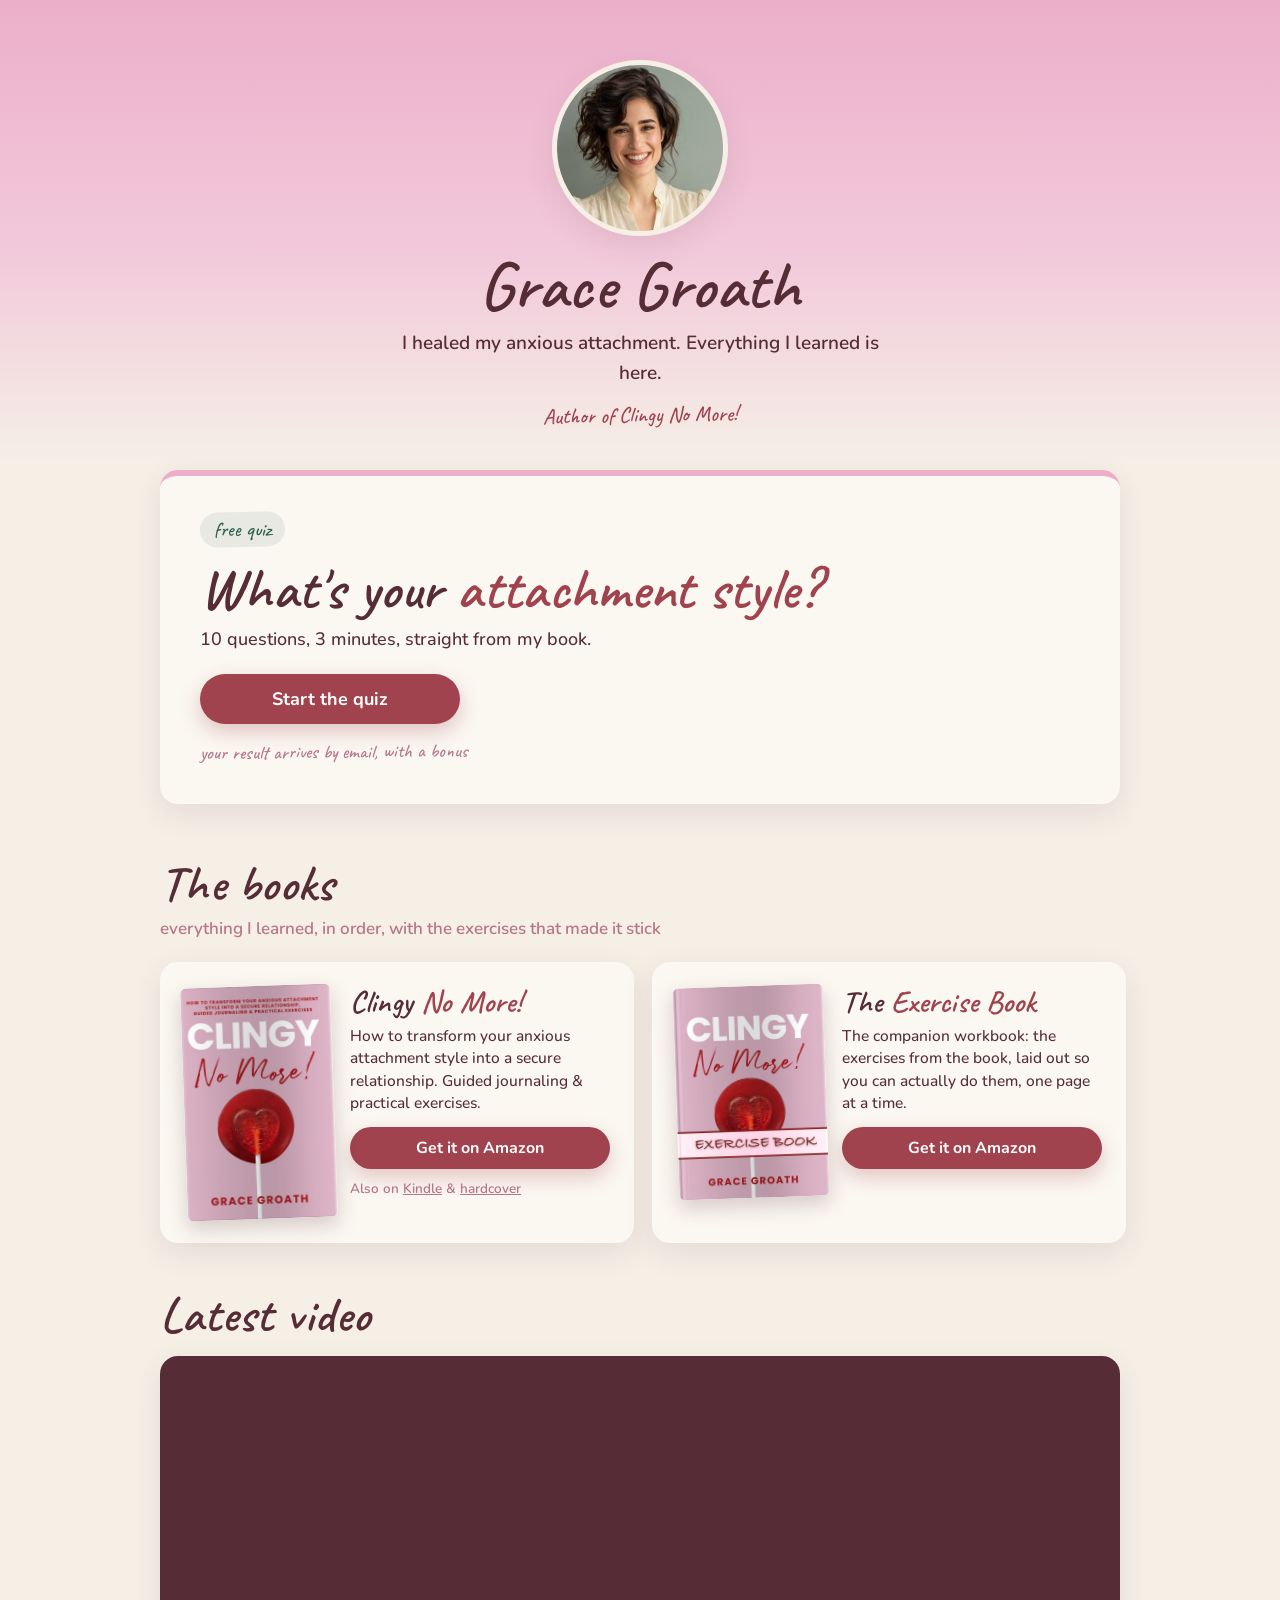
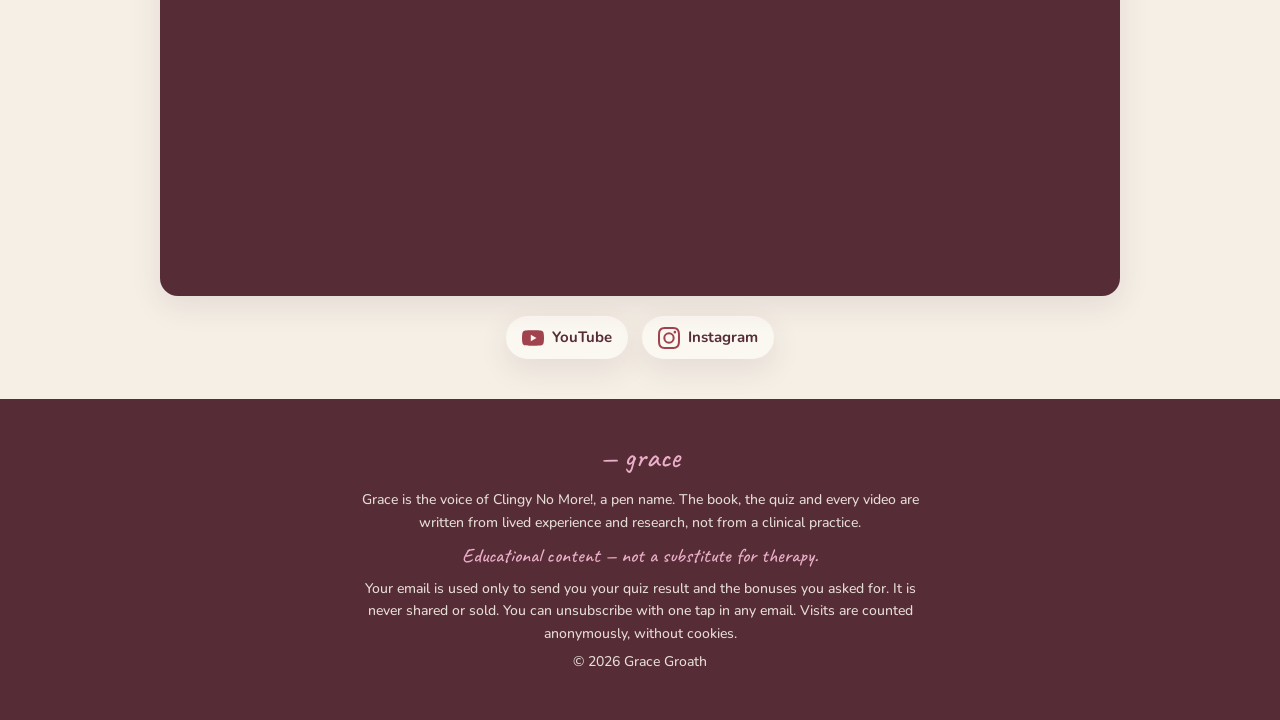
==== index.html @ fd7a6ea2 "Publish site: quiz, books, MailerLite form" ====
<!doctype html>
<html lang="en">
<head>
<meta charset="utf-8">
<meta name="viewport" content="width=device-width, initial-scale=1">
<title>Grace Groath — What's your attachment style? Free quiz</title>
<meta name="description" content="Free attachment style quiz: 10 questions, 3 minutes, straight from the book Clingy No More! by Grace Groath. Get your full profile by email.">
<meta property="og:type" content="website">
<meta property="og:title" content="What's your attachment style? — free quiz by Grace Groath">
<meta property="og:description" content="10 questions, 3 minutes, straight from my book Clingy No More! Your full profile arrives by email, with a bonus.">
<meta property="og:image" content="https://gracegroath.com/assets/og-image.jpg">
<meta property="og:url" content="https://gracegroath.com/">
<link rel="canonical" href="https://gracegroath.com/">
<meta name="twitter:card" content="summary_large_image">
<meta name="theme-color" content="#ECAFCA">
<link rel="icon" type="image/png" sizes="32x32" href="assets/favicon-32.png">
<link rel="icon" type="image/png" sizes="192x192" href="assets/favicon-192.png">
<link rel="apple-touch-icon" href="assets/apple-touch-icon.png">
<link rel="preload" href="assets/caveat.woff2" as="font" type="font/woff2" crossorigin>
<link rel="stylesheet" href="assets/style.css">
<!-- GoatCounter (C2): <script data-goatcounter="https://GRACEGROATH.goatcounter.com/count" async src="//gc.zgo.at/count.js"></script> -->
</head>
<body>

<!-- 1) HEADER -->
<header class="hero">
  <div class="wrap">
    <img class="photo" src="assets/grace.jpg" srcset="assets/grace-360.jpg 360w, assets/grace.jpg 720w" sizes="176px" alt="Grace Groath" width="176" height="176">
    <h1>Grace Groath</h1>
    <p class="tag">I healed my anxious attachment. Everything I learned is here.</p>
    <span class="author">Author of Clingy No More!</span>
  </div>
</header>

<!-- 2) QUIZ -->
<section class="quiz" id="quiz">
  <div class="wrap">
    <div class="card">

      <div id="q-intro">
        <span class="pill">free quiz</span>
        <h2>What's your <em>attachment style?</em></h2>
        <p class="sub">10 questions, 3 minutes, straight from my book.</p>
        <button class="btn" id="q-start" type="button">Start the quiz</button>
        <br><span class="note">your result arrives by email, with a bonus</span>
      </div>

      <div id="q-stage" hidden>
        <div class="qmeta"><span id="q-num">question 1 of 10</span><span>~3 min</span></div>
        <div class="progress"><i id="q-bar"></i></div>
        <p class="qtext" id="q-text"></p>
        <p class="qhint">tap the answer that feels most like you</p>
        <div class="answers" id="q-answers"></div>
        <div class="qnav">
          <button class="linkish" id="q-back" type="button">← previous</button>
          <span class="cursive hint">tap the answer that feels most like you</span>
        </div>
      </div>

      <div id="q-gate" class="gate" hidden>
        <h3>Your result <em>is ready.</em></h3>
        <p>Tell me where to send it — you'll get your full attachment profile + a bonus most people never see: <strong>Part 2 of my quiz, to profile HIS attachment style too.</strong></p>
        <!-- MailerLite form "Quiz result" (double opt-in ON). quiz.js invia via fetch e poi porta a thank-you.html;
             se fetch fallisce, il form si invia da solo all'action (fallback). Nessuno script MailerLite caricato nella pagina. -->
        <form id="ml-form" action="https://assets.mailerlite.com/jsonp/2617977/forms/199047684052486126/subscribe" method="post" novalidate>
          <label for="f-email">Your email</label>
          <div class="row">
            <input type="email" id="f-email" name="fields[email]" placeholder="you@example.com" autocomplete="email" required inputmode="email">
            <button class="btn" type="submit">Send me my result</button>
          </div>
          <input type="hidden" id="f-result" name="fields[result]" value="">
          <input type="hidden" id="f-source" name="fields[quiz_source]" value="">
          <input type="hidden" name="ml-submit" value="1">
          <input type="hidden" name="anticsrf" value="true">
          <label class="consent"><input type="checkbox" id="f-consent" required> <span>Yes, send my quiz result and the bonus to this email. <a href="#privacy">How your email is used</a></span></label>
          <p class="pact">No newsletter. No spam. Just your results, your bonuses — and one email the day my next book comes out.</p>
          <p class="ferr" id="f-error" hidden>Something went wrong on my side — please try once more.</p>
        </form>
      </div>

    </div>
  </div>
</section>

<!-- 3) BOOKS -->
<section class="books" id="books">
  <div class="wrap">
    <h2>The books</h2>
    <p class="lead">everything I learned, in order, with the exercises that made it stick</p>
    <div class="grid">

      <article class="card book">
        <img src="assets/cover-clingy.jpg" alt="Clingy No More! book cover" width="150" height="233">
        <div>
          <h3>Clingy <span>No More!</span></h3>
          <p>How to transform your anxious attachment style into a secure relationship. Guided journaling &amp; practical exercises.</p>
          <a class="btn" href="https://www.amazon.com/dp/B0F9485M3D" target="_blank" rel="noopener">Get it on Amazon</a>
          <p class="also">Also on <a href="https://www.amazon.com/dp/B0DM1PJN6T" target="_blank" rel="noopener">Kindle</a> &amp; <a href="https://www.amazon.com/dp/B0F9KQZFDG" target="_blank" rel="noopener">hardcover</a></p>
        </div>
      </article>

      <article class="card book">
        <img src="assets/cover-exercise.jpg" alt="Clingy No More! Exercise Book cover" width="150" height="212">
        <div>
          <h3>The <span>Exercise Book</span></h3>
          <p>The companion workbook: the exercises from the book, laid out so you can actually do them, one page at a time.</p>
          <a class="btn" href="https://www.amazon.com/dp/B0F2ZBTLPY" target="_blank" rel="noopener">Get it on Amazon</a>
        </div>
      </article>

      <!-- Card future (journal, bonus): copiare un <article class="card book"> qui sotto. -->

    </div>
  </div>
</section>

<!-- 4) LATEST VIDEO + SOCIAL -->
<section class="video" id="video">
  <div class="wrap">
    <h2>Latest video</h2>
    <div class="frame">
      <!-- Ultimo upload del canale (playlist UU = uploads). youtube-nocookie: niente cookie finché non si preme play. -->
      <iframe src="https://www.youtube-nocookie.com/embed?listType=playlist&list=UUzTjlJL58tGaZ5CrEAMEqYw&index=1" title="Latest video by Grace Groath" allow="accelerometer; clipboard-write; encrypted-media; gyroscope; picture-in-picture" allowfullscreen loading="lazy" referrerpolicy="strict-origin-when-cross-origin"></iframe>
    </div>
    <div class="social">
      <a href="https://www.youtube.com/channel/UCzTjlJL58tGaZ5CrEAMEqYw" target="_blank" rel="noopener" aria-label="YouTube — Grace Groath"><svg viewBox="0 0 24 24"><path d="M23.5 6.2a3 3 0 0 0-2.1-2.1C19.5 3.6 12 3.6 12 3.6s-7.5 0-9.4.5A3 3 0 0 0 .5 6.2 31 31 0 0 0 0 12a31 31 0 0 0 .5 5.8 3 3 0 0 0 2.1 2.1c1.9.5 9.4.5 9.4.5s7.5 0 9.4-.5a3 3 0 0 0 2.1-2.1A31 31 0 0 0 24 12a31 31 0 0 0-.5-5.8zM9.6 15.6V8.4l6.2 3.6-6.2 3.6z"/></svg>YouTube</a>
      <a href="https://www.instagram.com/gracegroath/" target="_blank" rel="noopener" aria-label="Instagram — Grace Groath"><svg viewBox="0 0 24 24"><path d="M12 2.2c3.2 0 3.6 0 4.8.1 3.3.1 4.8 1.7 4.9 4.9.1 1.3.1 1.6.1 4.8s0 3.6-.1 4.8c-.1 3.2-1.7 4.8-4.9 4.9-1.3.1-1.6.1-4.8.1s-3.6 0-4.8-.1c-3.3-.1-4.8-1.7-4.9-4.9C2.2 15.6 2.2 15.2 2.2 12s0-3.6.1-4.8C2.4 3.9 4 2.4 7.2 2.3 8.4 2.2 8.8 2.2 12 2.2zM12 0C8.7 0 8.3 0 7.1.1 2.7.3.3 2.7.1 7.1 0 8.3 0 8.7 0 12s0 3.7.1 4.9c.2 4.4 2.6 6.8 7 7 1.2.1 1.6.1 4.9.1s3.7 0 4.9-.1c4.4-.2 6.8-2.6 7-7 .1-1.2.1-1.6.1-4.9s0-3.7-.1-4.9c-.2-4.4-2.6-6.8-7-7C15.7 0 15.3 0 12 0zm0 5.8a6.2 6.2 0 1 0 0 12.4 6.2 6.2 0 0 0 0-12.4zM12 16a4 4 0 1 1 0-8 4 4 0 0 1 0 8zm6.4-11.8a1.4 1.4 0 1 0 0 2.9 1.4 1.4 0 0 0 0-2.9z"/></svg>Instagram</a>
    </div>
  </div>
</section>

<!-- 5) FOOTER -->
<footer>
  <div class="wrap">
    <div class="sig">— grace</div>
    <p>Grace is the voice of Clingy No More!, a pen name. The book, the quiz and every video are written from lived experience and research, not from a clinical practice.</p>
    <p class="disc">Educational content — not a substitute for therapy.</p>
    <p id="privacy">Your email is used only to send you your quiz result and the bonuses you asked for. It is never shared or sold. You can unsubscribe with one tap in any email. Visits are counted anonymously, without cookies.</p>
    <p>© 2026 Grace Groath</p>
  </div>
</footer>

<script src="assets/quiz.js"></script>
</body>
</html>
---- assets/style.css ----
/* Grace Groath — pagina quiz + libri. Palette ufficiale del canale, mobile-first. */
@font-face{font-family:"Caveat";src:url("caveat.woff2") format("woff2");font-weight:400 700;font-display:swap}
@font-face{font-family:"Nunito";src:url("nunito.woff2") format("woff2");font-weight:200 900;font-display:swap}

:root{
  --rosa:#ECAFCA; --rosa-m:#B7768A; --lampone:#A0434E; --prugna:#562D36; --crema:#F5EFE6; --verde:#2E5E4E;
  --crema-2:#FBF7F1; --rosa-t:rgba(236,175,202,.28); --ink:var(--prugna);
  --cursive:"Caveat","Segoe Script","Bradley Hand",cursive;
  --sans:"Nunito",-apple-system,"Segoe UI",Roboto,Helvetica,Arial,sans-serif;
  --radius:18px; --shadow:0 10px 30px rgba(86,45,54,.10);
}
*{box-sizing:border-box}
html{-webkit-text-size-adjust:100%;scroll-behavior:smooth}
body{margin:0;background:var(--crema);color:var(--ink);font-family:var(--sans);font-size:17px;line-height:1.55;font-weight:500}
img{max-width:100%;display:block}
a{color:var(--lampone)}
h1,h2,h3,.cursive{font-family:var(--cursive);font-weight:600;line-height:1.05;margin:0;letter-spacing:.005em}
.wrap{width:min(100% - 40px, 960px);margin-inline:auto}
.sr{position:absolute;left:-9999px}

/* ---------- header ---------- */
.hero{background:linear-gradient(180deg,var(--rosa) 0%, #F2C9DA 55%, var(--crema) 100%);padding:44px 0 26px;text-align:center}
.hero .photo{width:148px;height:148px;border-radius:50%;object-fit:cover;margin:0 auto 14px;border:5px solid var(--crema);box-shadow:var(--shadow);transform:rotate(-1.5deg)}
.hero h1{font-size:54px;color:var(--prugna)}
.hero .tag{font-size:19px;max-width:480px;margin:8px auto 0;color:var(--prugna);font-weight:600}
.hero .author{font-family:var(--cursive);font-size:22px;color:var(--lampone);margin-top:10px;transform:rotate(-1deg);display:inline-block}

/* ---------- quiz ---------- */
.quiz{padding:8px 0 44px}
.card{background:var(--crema-2);border-radius:var(--radius);box-shadow:var(--shadow);padding:26px 22px;position:relative}
.quiz .card{border-top:6px solid var(--rosa)}
.pill{display:inline-block;font-family:var(--cursive);font-size:20px;color:var(--verde);background:rgba(46,94,78,.09);padding:2px 14px;border-radius:999px;transform:rotate(-1deg)}
.quiz h2{font-size:46px;margin:12px 0 6px;color:var(--prugna)}
.quiz h2 em{font-style:normal;color:var(--lampone)}
.quiz .sub{font-size:18px;margin:0 0 20px}
.btn{appearance:none;border:0;cursor:pointer;background:var(--lampone);color:#fff;font:700 18px/1 var(--sans);padding:16px 26px;border-radius:999px;box-shadow:0 8px 20px rgba(160,67,78,.28);transition:transform .12s ease,background .15s ease;text-decoration:none;display:inline-block;width:100%;text-align:center}
.btn:hover{background:#8c3843}
.btn:active{transform:translateY(1px) scale(.99)}
.btn.small{width:auto;padding:12px 20px;font-size:16px}
.linkish{background:none;border:0;color:var(--rosa-m);font:600 15px var(--sans);cursor:pointer;padding:6px 0;text-decoration:underline;text-underline-offset:3px;white-space:nowrap}
.note{font-family:var(--cursive);font-size:19px;color:var(--rosa-m);margin:14px 0 0;transform:rotate(-.6deg);display:inline-block}

/* quiz stages */
[hidden]{display:none!important}
.progress{height:8px;background:var(--rosa-t);border-radius:999px;overflow:hidden;margin:4px 0 10px}
.progress i{display:block;height:100%;width:0;background:linear-gradient(90deg,var(--rosa-m),var(--lampone));border-radius:999px;transition:width .35s ease}
.qmeta{display:flex;justify-content:space-between;align-items:center;font-family:var(--cursive);font-size:22px;color:var(--rosa-m)}
.qtext{font-size:21px;font-weight:700;color:var(--prugna);margin:12px 0 18px;line-height:1.35}
.answers{display:grid;gap:10px}
.ans{appearance:none;text-align:left;background:#fff;border:2px solid rgba(183,118,138,.28);border-radius:14px;padding:14px 14px 14px 12px;font:600 16.5px/1.35 var(--sans);color:var(--prugna);cursor:pointer;display:flex;gap:12px;align-items:flex-start;transition:border-color .12s,background .12s,transform .12s}
.ans b{font-family:var(--cursive);font-size:24px;line-height:1;color:var(--lampone);min-width:22px;padding-top:1px;font-weight:700}
.ans:hover{border-color:var(--rosa-m);background:#fff9fc}
.ans.picked{border-color:var(--lampone);background:var(--rosa-t);transform:scale(.995)}
.qnav{display:flex;justify-content:space-between;align-items:center;margin-top:14px;gap:12px}
.qnav .hint{display:none;font-size:20px;color:var(--rosa-m)}
.qhint{font-family:var(--cursive);font-size:20px;color:var(--rosa-m);margin:-8px 0 12px}

/* email gate */
.gate h3{font-size:40px;color:var(--prugna);margin-bottom:8px}
.gate h3 em{font-style:normal;color:var(--lampone)}
.gate p{margin:0 0 18px;font-size:17px}
.gate label{display:block;font-weight:700;font-size:15px;margin-bottom:6px;color:var(--rosa-m)}
.gate input[type=email]{width:100%;font:600 18px var(--sans);padding:14px 16px;border-radius:14px;border:2px solid rgba(183,118,138,.4);background:#fff;color:var(--prugna);margin-bottom:12px;outline:none}
.gate input[type=email]:focus{border-color:var(--lampone);box-shadow:0 0 0 4px var(--rosa-t)}
.pact{font-family:var(--cursive);font-size:19px;color:var(--rosa-m);margin:14px 0 0;line-height:1.25}
.gate .consent{display:flex;gap:10px;align-items:flex-start;font-weight:600;font-size:15px;color:var(--prugna);margin:4px 0 0;cursor:pointer}
.gate .consent input{width:20px;height:20px;margin:1px 0 0;accent-color:var(--lampone);flex:none}
.gate .consent a{color:var(--rosa-m)}
.ferr{margin:12px 0 0;font-size:15px;font-weight:700;color:var(--lampone)}

/* ---------- books ---------- */
.books{padding:10px 0 40px}
.books h2{font-size:42px;margin-bottom:6px}
.books .lead{margin:0 0 20px;font-size:17px;color:var(--rosa-m);font-weight:600}
.grid{display:grid;gap:18px}
.book{display:grid;grid-template-columns:118px 1fr;gap:16px;align-items:start;padding:18px}
.book img{border-radius:6px;box-shadow:0 8px 20px rgba(86,45,54,.22);transform:rotate(-2deg)}
.book h3{font-size:31px;color:var(--prugna)}
.book h3 span{color:var(--lampone)}
.book p{margin:6px 0 12px;font-size:15.5px;line-height:1.45}
.book .btn{width:auto;padding:13px 20px;font-size:16px}
.book .also{font-size:13.5px;color:var(--rosa-m);margin:10px 0 0;font-weight:600}
.book .also a{color:var(--rosa-m)}
.book.soon{border:2px dashed rgba(183,118,138,.35);background:transparent;box-shadow:none}
.book.soon .ph{width:118px;aspect-ratio:118/178;border-radius:6px;background:var(--rosa-t)}

/* ---------- video + social ---------- */
.video{padding:6px 0 40px}
.video h2{font-size:42px;margin-bottom:14px}
.frame{position:relative;aspect-ratio:16/9;border-radius:var(--radius);overflow:hidden;background:var(--prugna);box-shadow:var(--shadow)}
.frame iframe{position:absolute;inset:0;width:100%;height:100%;border:0}
.frame .ph{position:absolute;inset:0;display:grid;place-items:center;color:var(--crema);font-family:var(--cursive);font-size:30px;background:radial-gradient(ellipse at 50% 40%,rgba(236,175,202,.35),transparent 60%),var(--prugna)}
.frame .ph i{width:76px;height:76px;border-radius:50%;background:var(--lampone);display:grid;place-items:center;margin-bottom:10px}
.frame .ph i::after{content:"";border-left:26px solid #fff;border-top:15px solid transparent;border-bottom:15px solid transparent;margin-left:6px}
.social{display:flex;gap:14px;justify-content:center;margin-top:20px}
.social a{display:inline-flex;align-items:center;gap:8px;text-decoration:none;color:var(--prugna);font-weight:700;font-size:15px;background:var(--crema-2);padding:10px 16px;border-radius:999px;box-shadow:var(--shadow)}
.social svg{width:22px;height:22px;fill:var(--lampone)}

/* ---------- footer ---------- */
footer{background:var(--prugna);color:var(--crema);padding:34px 0 40px;font-size:14px;line-height:1.6;text-align:center}
footer .sig{font-family:var(--cursive);font-size:30px;margin-bottom:8px;color:var(--rosa)}
footer p{margin:6px auto;max-width:560px;opacity:.9}
footer .disc{font-family:var(--cursive);font-size:20px;color:var(--rosa);opacity:1}
footer a{color:var(--rosa)}
footer .draft{outline:1px dashed rgba(236,175,202,.6);padding:6px 10px;border-radius:8px;opacity:.75}

/* thank-you */
.ty{padding:26px 0 30px;text-align:center}
.ty h2{font-size:48px}
.ty p{font-size:18px;max-width:520px;margin:10px auto 0}

/* ---------- desktop ---------- */
@media (min-width:720px){
  body{font-size:18px}
  .hero{padding:60px 0 30px}
  .hero .photo{width:176px;height:176px}
  .hero h1{font-size:68px}
  .card{padding:36px 40px}
  .quiz h2{font-size:58px}
  .btn{width:auto;min-width:260px}
  .answers{gap:12px}
  .ans{font-size:17.5px;padding:16px 18px}
  .grid{grid-template-columns:1fr 1fr}
  .book{grid-template-columns:150px 1fr;padding:24px}
  .books h2,.video h2{font-size:50px}
  .gate h3{font-size:48px}
  .gate .row{display:flex;gap:12px;align-items:stretch}
  .gate .row input[type=email]{margin:0;flex:1}
  .gate .row .btn{width:auto;white-space:nowrap}
  .gate .pact{margin-top:16px}
  .qhint{display:none}
  .qnav .hint{display:inline}
}
@media (prefers-reduced-motion:reduce){*{transition:none!important;scroll-behavior:auto}}
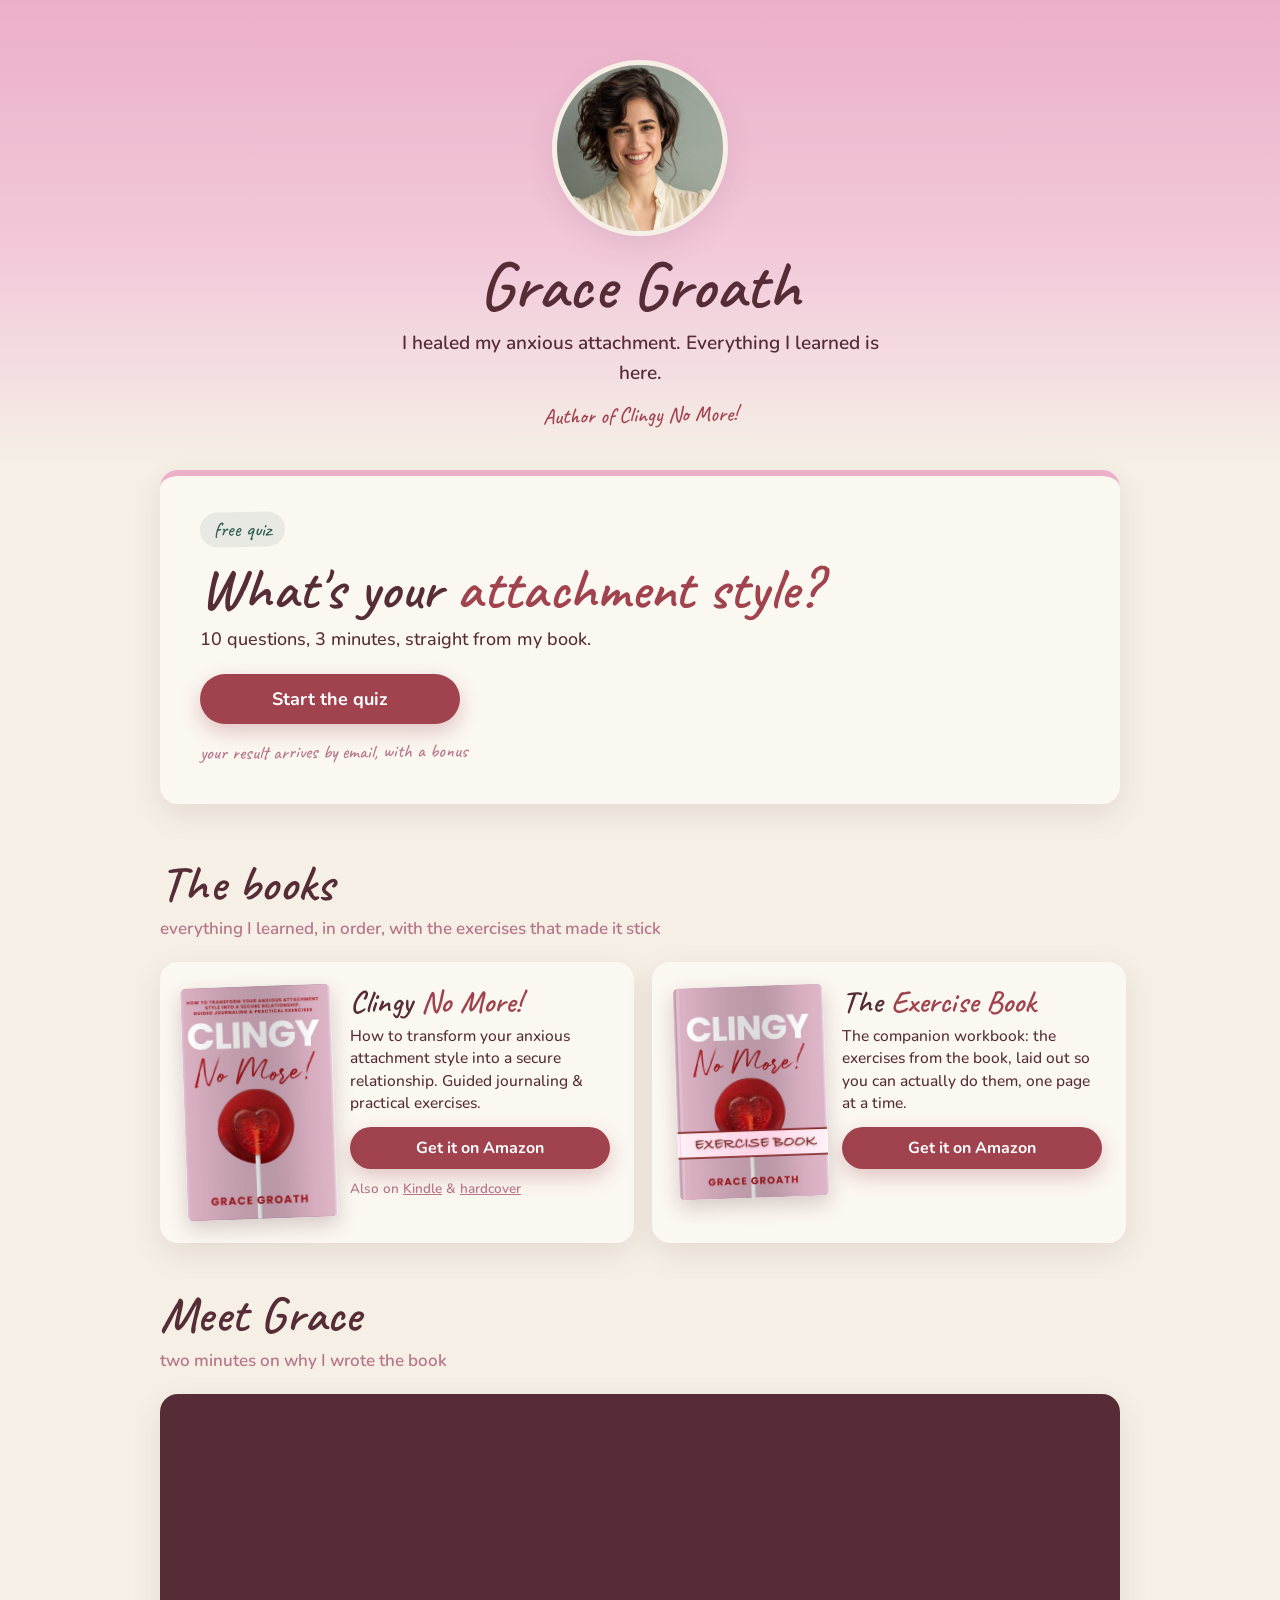
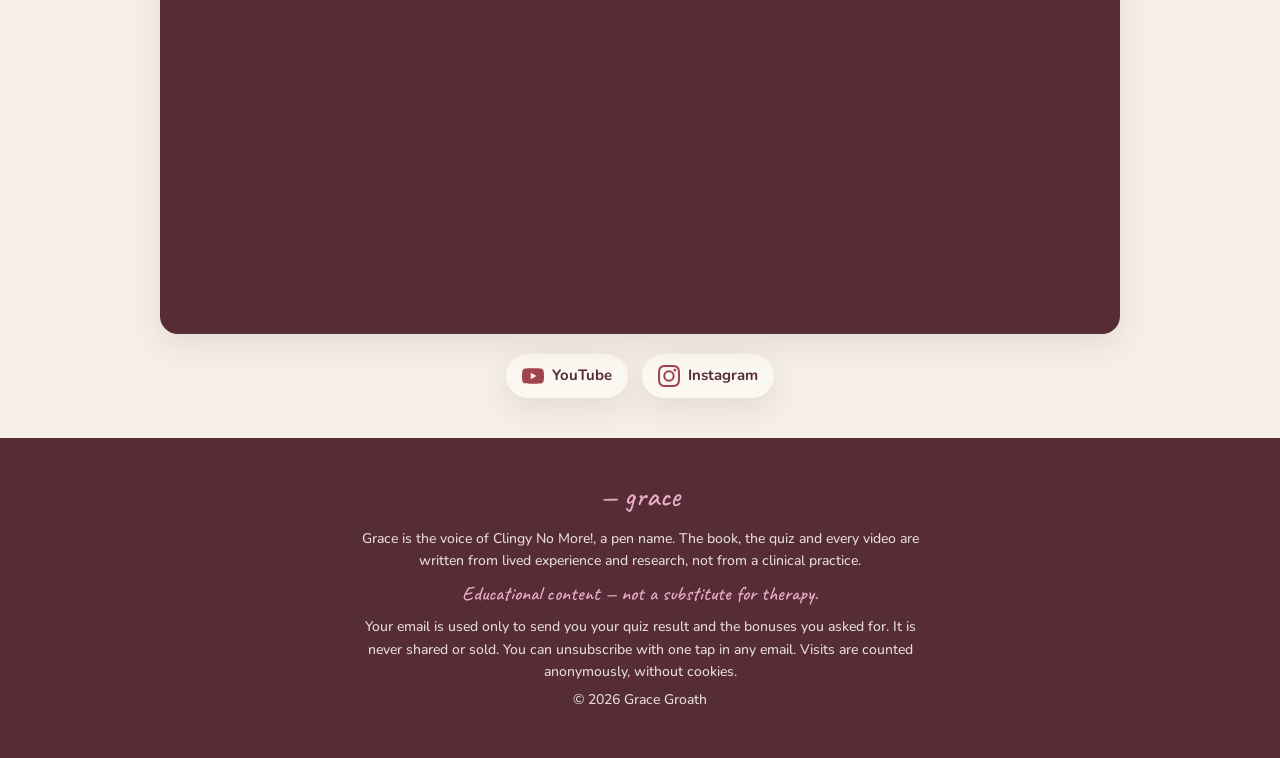
==== commit 81535554: "Intro video embed" ====
--- a/index.html
+++ b/index.html
@@ -114,13 +114,14 @@
   </div>
 </section>
 
-<!-- 4) LATEST VIDEO + SOCIAL -->
+<!-- 4) VIDEO INTRO + SOCIAL -->
 <section class="video" id="video">
   <div class="wrap">
-    <h2>Latest video</h2>
+    <h2>Meet Grace</h2>
+    <p class="lead">two minutes on why I wrote the book</p>
     <div class="frame">
-      <!-- Ultimo upload del canale (playlist UU = uploads). youtube-nocookie: niente cookie finché non si preme play. -->
-      <iframe src="https://www.youtube-nocookie.com/embed?listType=playlist&list=UUzTjlJL58tGaZ5CrEAMEqYw&index=1" title="Latest video by Grace Groath" allow="accelerometer; clipboard-write; encrypted-media; gyroscope; picture-in-picture" allowfullscreen loading="lazy" referrerpolicy="strict-origin-when-cross-origin"></iframe>
+      <!-- Video intro fisso (deciso 19/09). youtube-nocookie: niente cookie finché non si preme play. -->
+      <iframe src="https://www.youtube-nocookie.com/embed/qOa2Hlt6r3c?rel=0" title="Meet Grace: who I am (and who I'm not)" allow="accelerometer; clipboard-write; encrypted-media; gyroscope; picture-in-picture" allowfullscreen loading="lazy" referrerpolicy="strict-origin-when-cross-origin"></iframe>
     </div>
     <div class="social">
       <a href="https://www.youtube.com/channel/UCzTjlJL58tGaZ5CrEAMEqYw" target="_blank" rel="noopener" aria-label="YouTube — Grace Groath"><svg viewBox="0 0 24 24"><path d="M23.5 6.2a3 3 0 0 0-2.1-2.1C19.5 3.6 12 3.6 12 3.6s-7.5 0-9.4.5A3 3 0 0 0 .5 6.2 31 31 0 0 0 0 12a31 31 0 0 0 .5 5.8 3 3 0 0 0 2.1 2.1c1.9.5 9.4.5 9.4.5s7.5 0 9.4-.5a3 3 0 0 0 2.1-2.1A31 31 0 0 0 24 12a31 31 0 0 0-.5-5.8zM9.6 15.6V8.4l6.2 3.6-6.2 3.6z"/></svg>YouTube</a>
--- a/assets/style.css
+++ b/assets/style.css
@@ -86,7 +86,8 @@
 
 /* ---------- video + social ---------- */
 .video{padding:6px 0 40px}
-.video h2{font-size:42px;margin-bottom:14px}
+.video h2{font-size:42px;margin-bottom:6px}
+.video .lead{margin:0 0 20px;font-size:17px;color:var(--rosa-m);font-weight:600}
 .frame{position:relative;aspect-ratio:16/9;border-radius:var(--radius);overflow:hidden;background:var(--prugna);box-shadow:var(--shadow)}
 .frame iframe{position:absolute;inset:0;width:100%;height:100%;border:0}
 .frame .ph{position:absolute;inset:0;display:grid;place-items:center;color:var(--crema);font-family:var(--cursive);font-size:30px;background:radial-gradient(ellipse at 50% 40%,rgba(236,175,202,.35),transparent 60%),var(--prugna)}
